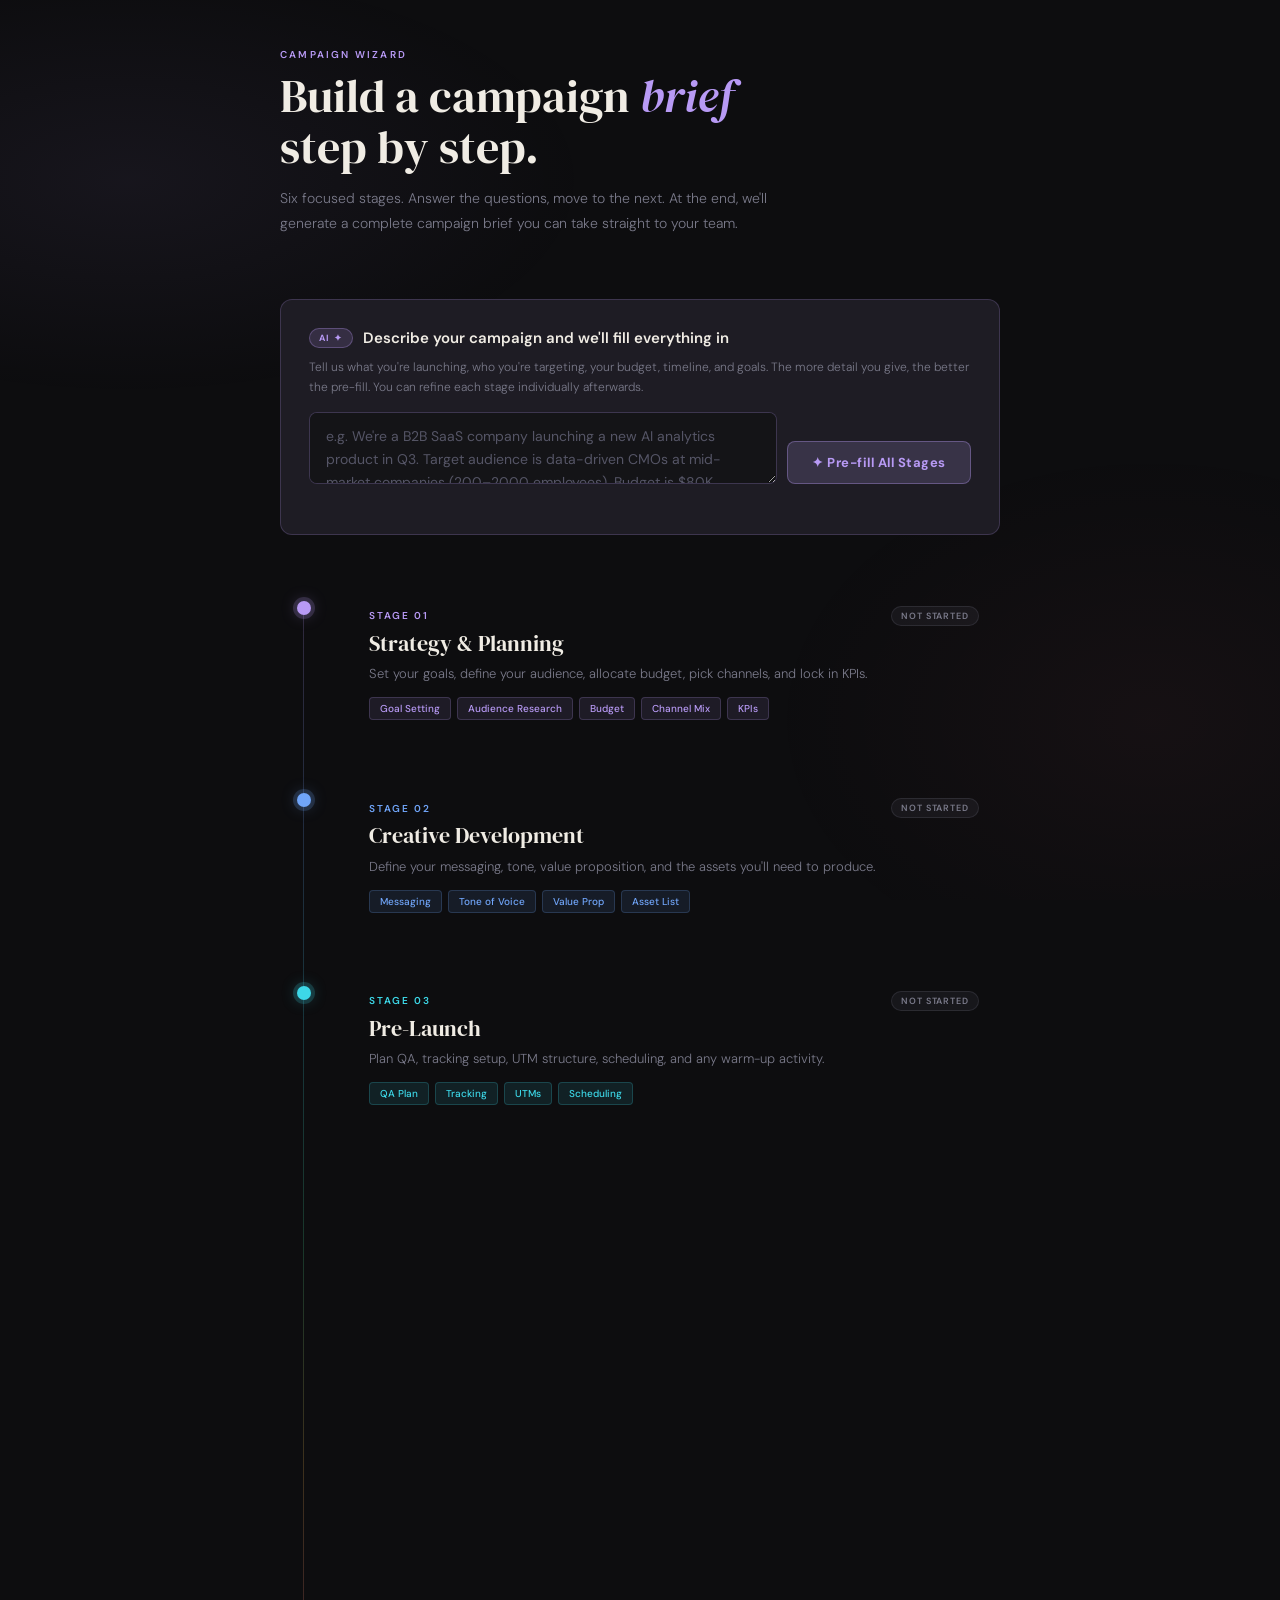
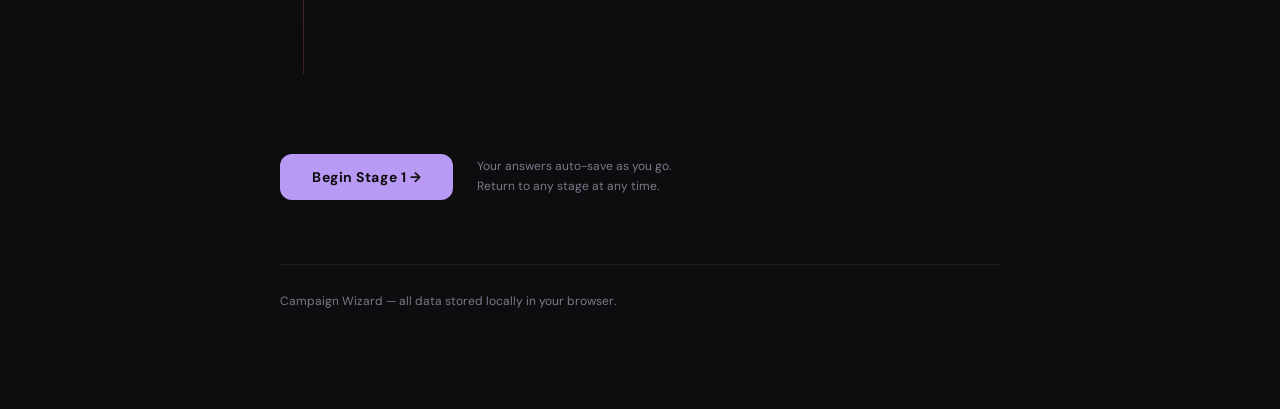
==== index.html @ fa40186c "Initial Push" ====
<!DOCTYPE html>
<html lang="en">
<head>
  <meta charset="UTF-8">
  <meta name="viewport" content="width=device-width, initial-scale=1.0">
  <title>Campaign Wizard</title>
  <link rel="stylesheet" href="shared.css">
</head>
<body>
<div class="wrapper">

  <header class="index-header">
    <p class="eyebrow">Campaign Wizard</p>
    <h1>Build a campaign <em>brief</em><br>step by step.</h1>
    <p class="subtitle">Six focused stages. Answer the questions, move to the next. At the end, we'll generate a complete campaign brief you can take straight to your team.</p>
  </header>

  <!-- AI Prefill Panel -->
  <div class="ai-prefill-wrap">
    <div class="ai-prefill-panel" id="ai-prefill-panel">
      <div class="ai-prefill-header">
        <span class="ai-badge">AI ✦</span>
        <span class="ai-prefill-title">Describe your campaign and we'll fill everything in</span>
      </div>
      <p class="ai-prefill-hint">Tell us what you're launching, who you're targeting, your budget, timeline, and goals. The more detail you give, the better the pre-fill. You can refine each stage individually afterwards.</p>
      <div class="ai-input-row">
        <textarea id="ai-campaign-input" placeholder="e.g. We're a B2B SaaS company launching a new AI analytics product in Q3. Target audience is data-driven CMOs at mid-market companies (200–2000 employees). Budget is $80K, mostly media spend. Goal is 300 qualified leads with CPL under $100. Channels: LinkedIn paid, email to our 12K list, and SEO content. Launch July 14th, running 8 weeks."></textarea>
        <button class="btn btn-ai" id="ai-prefill-btn">✦ Pre-fill All Stages</button>
      </div>
      <div class="ai-spinner" id="ai-prefill-spinner">✦ AI is thinking — filling all 6 stages…</div>
      <div class="ai-error" id="ai-prefill-error"></div>
    </div>
  </div>

  <!-- Stage Cards -->
  <div class="stages">

    <a class="stage-card" href="stage1.html" style="--stage-color:var(--c1);">
      <div class="card-left"><div class="card-dot"></div></div>
      <div class="card-body"><div class="card-inner">
        <div class="card-meta">
          <div class="stage-num">Stage 01</div>
          <div class="status-badge" id="s1-badge">Not started</div>
        </div>
        <div class="card-title">Strategy &amp; Planning</div>
        <div class="card-desc">Set your goals, define your audience, allocate budget, pick channels, and lock in KPIs.</div>
        <div class="card-tags">
          <span class="card-tag">Goal Setting</span><span class="card-tag">Audience Research</span>
          <span class="card-tag">Budget</span><span class="card-tag">Channel Mix</span><span class="card-tag">KPIs</span>
        </div>
      </div></div>
    </a>

    <a class="stage-card" href="stage2.html" style="--stage-color:var(--c2);">
      <div class="card-left"><div class="card-dot"></div></div>
      <div class="card-body"><div class="card-inner">
        <div class="card-meta">
          <div class="stage-num">Stage 02</div>
          <div class="status-badge" id="s2-badge">Not started</div>
        </div>
        <div class="card-title">Creative Development</div>
        <div class="card-desc">Define your messaging, tone, value proposition, and the assets you'll need to produce.</div>
        <div class="card-tags">
          <span class="card-tag">Messaging</span><span class="card-tag">Tone of Voice</span>
          <span class="card-tag">Value Prop</span><span class="card-tag">Asset List</span>
        </div>
      </div></div>
    </a>

    <a class="stage-card" href="stage3.html" style="--stage-color:var(--c3);">
      <div class="card-left"><div class="card-dot"></div></div>
      <div class="card-body"><div class="card-inner">
        <div class="card-meta">
          <div class="stage-num">Stage 03</div>
          <div class="status-badge" id="s3-badge">Not started</div>
        </div>
        <div class="card-title">Pre-Launch</div>
        <div class="card-desc">Plan QA, tracking setup, UTM structure, scheduling, and any warm-up activity.</div>
        <div class="card-tags">
          <span class="card-tag">QA Plan</span><span class="card-tag">Tracking</span>
          <span class="card-tag">UTMs</span><span class="card-tag">Scheduling</span>
        </div>
      </div></div>
    </a>

    <a class="stage-card" href="stage4.html" style="--stage-color:var(--c4);">
      <div class="card-left"><div class="card-dot"></div></div>
      <div class="card-body"><div class="card-inner">
        <div class="card-meta">
          <div class="stage-num">Stage 04</div>
          <div class="status-badge" id="s4-badge">Not started</div>
        </div>
        <div class="card-title">Launch &amp; Activation</div>
        <div class="card-desc">Define your launch sequence, channel order, rollout timeline, and early-signal checkpoints.</div>
        <div class="card-tags">
          <span class="card-tag">Launch Date</span><span class="card-tag">Channel Order</span>
          <span class="card-tag">Paid</span><span class="card-tag">Organic</span><span class="card-tag">PR</span>
        </div>
      </div></div>
    </a>

    <a class="stage-card" href="stage5.html" style="--stage-color:var(--c5);">
      <div class="card-left"><div class="card-dot"></div></div>
      <div class="card-body"><div class="card-inner">
        <div class="card-meta">
          <div class="stage-num">Stage 05</div>
          <div class="status-badge" id="s5-badge">Not started</div>
        </div>
        <div class="card-title">Optimization</div>
        <div class="card-desc">Outline your testing plan, budget reallocation rules, and success thresholds for cutting or scaling.</div>
        <div class="card-tags">
          <span class="card-tag">A/B Tests</span><span class="card-tag">Budget Rules</span>
          <span class="card-tag">Thresholds</span><span class="card-tag">Audience Tuning</span>
        </div>
      </div></div>
    </a>

    <a class="stage-card" href="stage6.html" style="--stage-color:var(--c6);">
      <div class="card-left"><div class="card-dot"></div></div>
      <div class="card-body"><div class="card-inner">
        <div class="card-meta">
          <div class="stage-num">Stage 06</div>
          <div class="status-badge" id="s6-badge">Not started</div>
        </div>
        <div class="card-title">Reporting &amp; Iteration</div>
        <div class="card-desc">Set your reporting cadence, define success, and plan how learnings feed forward.</div>
        <div class="card-tags">
          <span class="card-tag">KPI Review</span><span class="card-tag">ROI</span>
          <span class="card-tag">Reporting Cadence</span><span class="card-tag">Next Cycle</span>
        </div>
      </div></div>
    </a>

  </div>

  <div class="start-wrap">
    <a href="stage1.html" class="btn-start" id="main-cta">Begin Stage 1 →</a>
    <p class="start-note" id="start-note">Your answers auto-save as you go.<br>Return to any stage at any time.</p>
  </div>

  <footer>Campaign Wizard &mdash; all data stored locally in your browser.</footer>
</div>
<script src="wizard.js"></script>
<script>
  initIndexCards();
  initIndexAi();
</script>
</body>
</html>
---- shared.css ----
/* ============================================================
   CAMPAIGN WIZARD — SHARED STYLESHEET
   Edit this file to restyle the entire wizard UI.
   All stage pages, the index, and the brief reference this.
   ============================================================ */

@import url('https://fonts.googleapis.com/css2?family=DM+Serif+Display:ital@0;1&family=DM+Sans:wght@300;400;500;600&display=swap');

/* ── Reset ── */
*, *::before, *::after { box-sizing: border-box; margin: 0; padding: 0; }

/* ── Design Tokens ── */
:root {
  --bg:       #0d0d0f;
  --surface:  #141417;
  --surface2: #1c1c21;
  --border:   rgba(255,255,255,0.07);
  --border2:  rgba(255,255,255,0.12);
  --text:     #f0ece4;
  --muted:    #7a7a8a;
  --muted2:   #555566;
  --c1: #b89af5;
  --c2: #70a5f9;
  --c3: #3dd8e8;
  --c4: #4ade95;
  --c5: #fbbf50;
  --c6: #fb7185;
  --stage-color: var(--c1); /* overridden per page via inline :root */

  --radius-sm: 6px;
  --radius:    8px;
  --radius-lg: 12px;

  --font-display: 'DM Serif Display', serif;
  --font-body:    'DM Sans', sans-serif;
}

/* ── Base ── */
body {
  background: var(--bg);
  color: var(--text);
  font-family: var(--font-body);
  min-height: 100vh;
  padding: 48px 32px 100px;
  position: relative;
  overflow-x: hidden;
}

body::before {
  content: '';
  position: fixed;
  inset: 0;
  background:
    radial-gradient(ellipse 60% 40% at 10% 20%, color-mix(in srgb, var(--stage-color) 6%, transparent) 0%, transparent 60%),
    radial-gradient(ellipse 50% 50% at 90% 80%, rgba(251,113,133,0.04) 0%, transparent 60%);
  pointer-events: none;
  transition: background 0.6s ease;
}

.wrapper {
  max-width: 720px;
  margin: 0 auto;
}

/* ============================================================
   PROGRESS NAV
   ============================================================ */
.progress-nav {
  display: flex;
  align-items: flex-start;
  gap: 0;
  margin-bottom: 56px;
  opacity: 0;
  animation: fadeUp 0.5s ease 0.1s forwards;
}

.progress-nav a {
  display: flex;
  flex-direction: column;
  align-items: center;
  gap: 6px;
  text-decoration: none;
  position: relative;
  flex: 1;
}

.progress-nav a:not(:last-child)::after {
  content: '';
  position: absolute;
  top: 9px;
  left: 60%;
  width: 80%;
  height: 1px;
  background: var(--border2);
  z-index: 0;
}

.progress-nav a.completed::after { background: var(--c1); opacity: 0.4; }

.prog-dot {
  width: 20px;
  height: 20px;
  border-radius: 50%;
  border: 2px solid var(--muted2);
  background: var(--bg);
  position: relative;
  z-index: 1;
  transition: all 0.3s ease;
  display: flex;
  align-items: center;
  justify-content: center;
  font-size: 9px;
  font-weight: 700;
  color: var(--muted2);
}

.progress-nav a.completed .prog-dot {
  border-color: var(--c1);
  background: color-mix(in srgb, var(--c1) 15%, transparent);
  color: var(--c1);
}

.progress-nav a.active .prog-dot {
  border-color: var(--stage-color);
  background: color-mix(in srgb, var(--stage-color) 20%, transparent);
  box-shadow: 0 0 12px color-mix(in srgb, var(--stage-color) 40%, transparent);
  color: var(--stage-color);
}

.prog-label {
  font-size: 9px;
  font-weight: 600;
  letter-spacing: 0.1em;
  text-transform: uppercase;
  color: var(--muted2);
  white-space: nowrap;
}

.progress-nav a.active    .prog-label { color: var(--stage-color); }
.progress-nav a.completed .prog-label { color: var(--muted); }

/* ============================================================
   PAGE HEADER
   ============================================================ */
header {
  margin-bottom: 48px;
  opacity: 0;
  animation: fadeUp 0.6s ease 0.2s forwards;
}

.eyebrow {
  font-size: 10px;
  font-weight: 600;
  letter-spacing: 0.22em;
  text-transform: uppercase;
  color: var(--stage-color);
  margin-bottom: 10px;
}

h1 {
  font-family: var(--font-display);
  font-size: clamp(30px, 4vw, 46px);
  line-height: 1.1;
  color: var(--text);
  font-weight: 400;
  margin-bottom: 14px;
}

h1 em {
  font-style: italic;
  color: var(--stage-color);
}

.subtitle {
  font-size: 14px;
  color: var(--muted);
  font-weight: 300;
  max-width: 500px;
  line-height: 1.75;
}

/* ============================================================
   FORM SECTION
   ============================================================ */
.form-section {
  opacity: 0;
  animation: fadeUp 0.6s ease 0.35s forwards;
}

.field-group {
  margin-bottom: 32px;
}

.field-group + .field-group {
  border-top: 1px solid var(--border);
  padding-top: 32px;
}

.field-label {
  display: block;
  font-size: 11px;
  font-weight: 600;
  letter-spacing: 0.14em;
  text-transform: uppercase;
  color: var(--stage-color);
  margin-bottom: 6px;
}

.field-label.sub {
  font-size: 10px;
  color: var(--muted);
  letter-spacing: 0.1em;
  margin-bottom: 8px;
}

.field-hint {
  font-size: 12px;
  color: var(--muted);
  font-weight: 300;
  margin-bottom: 12px;
  line-height: 1.65;
}

/* ── Text inputs, selects, textareas ── */
input[type="text"],
input[type="number"],
input[type="date"],
input[type="url"],
select,
textarea {
  width: 100%;
  background: var(--surface);
  border: 1px solid var(--border2);
  border-radius: var(--radius);
  color: var(--text);
  font-family: var(--font-body);
  font-size: 14px;
  font-weight: 400;
  padding: 12px 16px;
  outline: none;
  transition: border-color 0.2s, box-shadow 0.2s;
  -webkit-appearance: none;
  appearance: none;
}

input::placeholder,
textarea::placeholder {
  color: var(--muted2);
}

input:focus,
select:focus,
textarea:focus {
  border-color: color-mix(in srgb, var(--stage-color) 50%, transparent);
  box-shadow: 0 0 0 3px color-mix(in srgb, var(--stage-color) 10%, transparent);
}

textarea {
  resize: vertical;
  min-height: 96px;
  line-height: 1.65;
}

select {
  background-image: url("data:image/svg+xml,%3Csvg xmlns='http://www.w3.org/2000/svg' width='12' height='8' viewBox='0 0 12 8'%3E%3Cpath d='M1 1l5 5 5-5' stroke='%237a7a8a' stroke-width='1.5' fill='none' stroke-linecap='round'/%3E%3C/svg%3E");
  background-repeat: no-repeat;
  background-position: right 14px center;
  padding-right: 36px;
  cursor: pointer;
}

select option { background: var(--surface2); }

/* ── Two-column grid ── */
.two-col {
  display: grid;
  grid-template-columns: 1fr 1fr;
  gap: 16px;
}

/* ── Pill / Checkbox toggles ── */
.pill-group {
  display: flex;
  flex-wrap: wrap;
  gap: 8px;
}

.pill input[type="checkbox"] { display: none; }

.pill label {
  display: inline-block;
  padding: 7px 14px;
  border-radius: var(--radius-sm);
  font-size: 12px;
  font-weight: 500;
  letter-spacing: 0.03em;
  border: 1px solid var(--border2);
  color: var(--muted);
  cursor: pointer;
  transition: all 0.2s ease;
  user-select: none;
}

.pill label:hover {
  border-color: color-mix(in srgb, var(--stage-color) 35%, transparent);
  color: var(--text);
}

.pill input:checked + label {
  background: color-mix(in srgb, var(--stage-color) 12%, transparent);
  border-color: color-mix(in srgb, var(--stage-color) 40%, transparent);
  color: var(--stage-color);
}

/* ── Range slider ── */
input[type="range"] {
  -webkit-appearance: none;
  appearance: none;
  width: 100%;
  height: 4px;
  border-radius: 2px;
  background: var(--surface2);
  border: none;
  padding: 0;
  box-shadow: none;
  outline: none;
  cursor: pointer;
}

input[type="range"]::-webkit-slider-thumb {
  -webkit-appearance: none;
  width: 20px;
  height: 20px;
  border-radius: 50%;
  background: var(--stage-color);
  box-shadow: 0 0 10px color-mix(in srgb, var(--stage-color) 50%, transparent);
  cursor: pointer;
  transition: transform 0.15s;
}

input[type="range"]::-webkit-slider-thumb:hover { transform: scale(1.15); }

.range-labels {
  display: flex;
  justify-content: space-between;
  font-size: 11px;
  color: var(--muted);
  margin-top: 8px;
}

.range-value {
  text-align: center;
  font-size: 13px;
  font-weight: 600;
  color: var(--stage-color);
  margin-top: 6px;
}

/* ============================================================
   NAVIGATION BUTTONS (bottom of each stage)
   ============================================================ */
.nav-buttons {
  display: flex;
  justify-content: space-between;
  align-items: center;
  margin-top: 52px;
  padding-top: 32px;
  border-top: 1px solid var(--border);
  opacity: 0;
  animation: fadeUp 0.5s ease 0.5s forwards;
}

/* ── Button base ── */
.btn {
  display: inline-flex;
  align-items: center;
  gap: 8px;
  padding: 12px 24px;
  border-radius: var(--radius);
  font-family: var(--font-body);
  font-size: 13px;
  font-weight: 600;
  letter-spacing: 0.04em;
  cursor: pointer;
  text-decoration: none;
  border: none;
  transition: all 0.2s ease;
  white-space: nowrap;
}

.btn-ghost {
  background: transparent;
  color: var(--muted);
  border: 1px solid var(--border2);
}
.btn-ghost:hover { color: var(--text); border-color: var(--muted); }

.btn-primary {
  background: var(--stage-color);
  color: #0d0d0f;
  font-weight: 700;
}
.btn-primary:hover {
  opacity: 0.88;
  transform: translateY(-1px);
  box-shadow: 0 6px 20px color-mix(in srgb, var(--stage-color) 30%, transparent);
}

.btn-generate {
  background: linear-gradient(135deg, var(--c1), var(--c6));
  color: #0d0d0f;
  font-weight: 700;
}
.btn-generate:hover {
  opacity: 0.88;
  transform: translateY(-1px);
  box-shadow: 0 8px 24px rgba(184,154,245,0.3);
}

.btn-sm { padding: 8px 16px; font-size: 12px; }

.btn-danger {
  background: color-mix(in srgb, var(--c6) 15%, transparent);
  color: var(--c6);
  border: 1px solid color-mix(in srgb, var(--c6) 25%, transparent);
}
.btn-danger:hover { background: color-mix(in srgb, var(--c6) 22%, transparent); }

.btn-print { background: var(--c1); color: #0d0d0f; font-weight: 700; }
.btn-print:hover { opacity: 0.88; }

/* ── Save indicator ── */
.save-indicator {
  font-size: 11px;
  color: var(--c4);
  opacity: 0;
  transition: opacity 0.3s ease;
  display: flex;
  align-items: center;
  gap: 5px;
  letter-spacing: 0.04em;
}
.save-indicator.show { opacity: 1; }

/* ============================================================
   INDEX PAGE — stage card list
   ============================================================ */
.index-header {
  margin-bottom: 64px;
  opacity: 0;
  animation: fadeUp 0.7s ease 0.1s forwards;
}

.stages {
  display: flex;
  flex-direction: column;
  gap: 0;
  position: relative;
}

.stages::before {
  content: '';
  position: absolute;
  left: 23px;
  top: 28px;
  bottom: 28px;
  width: 1px;
  background: linear-gradient(to bottom, var(--c1), var(--c2), var(--c3), var(--c4), var(--c5), var(--c6));
  opacity: 0.2;
}

.stage-card {
  display: grid;
  grid-template-columns: 48px 1fr;
  gap: 0 20px;
  opacity: 0;
  transform: translateY(18px);
  text-decoration: none;
  color: inherit;
}

.stage-card.visible { animation: fadeUp 0.55s ease forwards; }

.card-left {
  display: flex;
  flex-direction: column;
  align-items: center;
  padding-top: 2px;
}

.card-dot {
  width: 14px;
  height: 14px;
  border-radius: 50%;
  background: var(--stage-color);
  position: relative;
  z-index: 1;
  margin-top: 12px;
  flex-shrink: 0;
  box-shadow:
    0 0 0 4px color-mix(in srgb, var(--stage-color) 18%, transparent),
    0 0 16px color-mix(in srgb, var(--stage-color) 35%, transparent);
}

.card-body { padding: 0 0 40px; }
.stage-card:last-child .card-body { padding-bottom: 0; }

.card-inner {
  padding: 18px 20px;
  border-radius: var(--radius-lg);
  border: 1px solid transparent;
  transition: all 0.25s ease;
}

.stage-card:hover .card-inner {
  background: color-mix(in srgb, var(--stage-color) 5%, transparent);
  border-color: color-mix(in srgb, var(--stage-color) 18%, transparent);
}

.card-meta {
  display: flex;
  align-items: center;
  justify-content: space-between;
  margin-bottom: 4px;
}

.stage-num {
  font-size: 10px;
  font-weight: 600;
  letter-spacing: 0.18em;
  text-transform: uppercase;
  color: var(--stage-color);
}

.status-badge {
  font-size: 9px;
  font-weight: 600;
  letter-spacing: 0.1em;
  text-transform: uppercase;
  padding: 3px 9px;
  border-radius: 99px;
  background: color-mix(in srgb, var(--muted) 10%, transparent);
  color: var(--muted);
  border: 1px solid color-mix(in srgb, var(--muted) 20%, transparent);
}

.status-badge.done {
  background: color-mix(in srgb, var(--c4) 12%, transparent);
  color: var(--c4);
  border-color: color-mix(in srgb, var(--c4) 25%, transparent);
}

.card-title {
  font-family: var(--font-display);
  font-size: 22px;
  font-weight: 400;
  margin-bottom: 7px;
  line-height: 1.2;
  color: var(--text);
}

.card-desc {
  font-size: 13px;
  color: var(--muted);
  line-height: 1.7;
  font-weight: 300;
}

.card-tags {
  display: flex;
  flex-wrap: wrap;
  gap: 6px;
  margin-top: 12px;
}

.card-tag {
  font-size: 10px;
  font-weight: 500;
  padding: 4px 10px;
  border-radius: 4px;
  background: color-mix(in srgb, var(--stage-color) 10%, transparent);
  color: var(--stage-color);
  border: 1px solid color-mix(in srgb, var(--stage-color) 20%, transparent);
}

.start-wrap {
  margin-top: 52px;
  display: flex;
  align-items: center;
  gap: 24px;
  opacity: 0;
  animation: fadeUp 0.6s ease 1s forwards;
}

.btn-start {
  display: inline-flex;
  align-items: center;
  gap: 10px;
  padding: 14px 32px;
  border-radius: var(--radius-lg);
  background: var(--c1);
  color: #0d0d0f;
  font-family: var(--font-body);
  font-size: 14px;
  font-weight: 700;
  letter-spacing: 0.04em;
  text-decoration: none;
  border: none;
  cursor: pointer;
  transition: all 0.2s ease;
}
.btn-start:hover {
  opacity: 0.88;
  transform: translateY(-2px);
  box-shadow: 0 8px 24px rgba(184,154,245,0.3);
}
.btn-start.resume { background: var(--c4); }
.btn-start.resume:hover { box-shadow: 0 8px 24px rgba(74,222,149,0.3); }

.start-note {
  font-size: 12px;
  color: var(--muted);
  line-height: 1.65;
}

/* ============================================================
   BRIEF PAGE
   ============================================================ */
.topbar {
  display: flex;
  align-items: center;
  justify-content: space-between;
  padding: 16px 40px;
  border-bottom: 1px solid var(--border2);
  position: sticky;
  top: 0;
  z-index: 10;
  background: rgba(13,13,15,0.92);
  backdrop-filter: blur(14px);
  -webkit-backdrop-filter: blur(14px);
}

.topbar-left { display: flex; align-items: center; gap: 16px; }

.back-link {
  font-size: 12px;
  color: var(--muted);
  text-decoration: none;
  font-weight: 500;
  display: flex;
  align-items: center;
  gap: 6px;
  transition: color 0.2s;
}
.back-link:hover { color: var(--text); }

.topbar-title {
  font-size: 12px;
  font-weight: 600;
  color: var(--muted);
  letter-spacing: 0.08em;
  text-transform: uppercase;
}

.topbar-actions { display: flex; gap: 10px; }

.brief-wrap {
  max-width: 860px;
  margin: 0 auto;
  padding: 56px 40px 100px;
  opacity: 0;
  animation: fadeUp 0.7s ease 0.1s forwards;
}

.brief-cover {
  margin-bottom: 64px;
  padding-bottom: 48px;
  border-bottom: 1px solid var(--border2);
}

.brief-eyebrow {
  font-size: 10px;
  font-weight: 600;
  letter-spacing: 0.22em;
  text-transform: uppercase;
  color: var(--muted);
  margin-bottom: 12px;
}

.brief-title {
  font-family: var(--font-display);
  font-size: clamp(34px, 5vw, 52px);
  line-height: 1.08;
  font-weight: 400;
  margin-bottom: 8px;
}

.brief-title em { font-style: italic; color: var(--c1); }

.brief-meta {
  display: flex;
  flex-wrap: wrap;
  gap: 24px;
  margin-top: 24px;
}

.brief-meta-item { font-size: 13px; color: var(--muted); }
.brief-meta-item strong { color: var(--text); font-weight: 600; }

.brief-section {
  margin-bottom: 52px;
  padding-bottom: 52px;
  border-bottom: 1px solid var(--border);
  opacity: 0;
  animation: fadeUp 0.5s ease forwards;
}
.brief-section:last-child { border-bottom: none; }

.section-header {
  display: flex;
  align-items: center;
  gap: 14px;
  margin-bottom: 28px;
}

.section-num {
  width: 36px;
  height: 36px;
  border-radius: 50%;
  background: color-mix(in srgb, var(--stage-color) 15%, transparent);
  border: 1px solid color-mix(in srgb, var(--stage-color) 30%, transparent);
  display: flex;
  align-items: center;
  justify-content: center;
  font-size: 12px;
  font-weight: 700;
  color: var(--stage-color);
  flex-shrink: 0;
}

.section-heading {
  font-family: var(--font-display);
  font-size: 24px;
  font-weight: 400;
  color: var(--text);
}

.section-heading em { font-style: italic; color: var(--stage-color); }

.brief-field { margin-bottom: 20px; }
.brief-field:last-child { margin-bottom: 0; }

.field-name {
  font-size: 10px;
  font-weight: 600;
  letter-spacing: 0.15em;
  text-transform: uppercase;
  color: var(--stage-color);
  margin-bottom: 5px;
}

.field-value {
  font-size: 14px;
  color: var(--text);
  line-height: 1.75;
  font-weight: 300;
}

.field-value.empty {
  color: var(--muted);
  font-style: italic;
}

.field-row {
  display: grid;
  grid-template-columns: 1fr 1fr;
  gap: 20px;
  margin-bottom: 20px;
}
.field-row:last-child { margin-bottom: 0; }

.pill-list { display: flex; flex-wrap: wrap; gap: 7px; }

.pill-item {
  font-size: 11px;
  font-weight: 500;
  padding: 4px 12px;
  border-radius: 4px;
  background: color-mix(in srgb, var(--stage-color) 12%, transparent);
  color: var(--stage-color);
  border: 1px solid color-mix(in srgb, var(--stage-color) 22%, transparent);
}

/* ── Empty state ── */
.empty-state {
  text-align: center;
  padding: 100px 40px;
  opacity: 0;
  animation: fadeUp 0.6s ease 0.2s forwards;
}
.empty-icon { font-size: 48px; margin-bottom: 16px; }
.empty-title {
  font-family: var(--font-display);
  font-size: 28px;
  font-weight: 400;
  margin-bottom: 10px;
}
.empty-desc {
  font-size: 14px;
  color: var(--muted);
  line-height: 1.7;
  margin-bottom: 28px;
}

/* ── Reset modal overlay ── */
.reset-overlay {
  display: none;
  position: fixed;
  inset: 0;
  z-index: 100;
  background: rgba(13,13,15,0.88);
  backdrop-filter: blur(10px);
  align-items: center;
  justify-content: center;
}
.reset-overlay.show { display: flex; }

.reset-box {
  background: var(--surface2);
  border: 1px solid var(--border2);
  border-radius: var(--radius-lg);
  padding: 40px;
  max-width: 400px;
  width: 90%;
  text-align: center;
}

.reset-box h3 {
  font-family: var(--font-display);
  font-size: 24px;
  margin-bottom: 10px;
}

.reset-box p {
  font-size: 13px;
  color: var(--muted);
  line-height: 1.65;
  margin-bottom: 28px;
}

.reset-actions { display: flex; gap: 12px; justify-content: center; }

/* ── Footer ── */
footer {
  margin-top: 64px;
  padding-top: 28px;
  border-top: 1px solid var(--border);
  font-size: 12px;
  color: var(--muted);
  opacity: 0;
  animation: fadeUp 0.5s ease 1.2s forwards;
}

/* ============================================================
   ANIMATIONS
   ============================================================ */
@keyframes fadeUp {
  from { opacity: 0; transform: translateY(16px); }
  to   { opacity: 1; transform: translateY(0); }
}

/* ============================================================
   PRINT
   ============================================================ */
@media print {
  .topbar, .reset-overlay { display: none !important; }
  body { background: white; color: #111; padding: 0; }
  body::before { display: none; }
  .brief-wrap { padding: 40px; }
  .brief-title em { color: #6b21a8; }
  .brief-section { border-bottom: 1px solid #e5e7eb; page-break-inside: avoid; }
  .field-name, .section-num { color: #6b21a8; }
  .pill-item { background: #f3e8ff; color: #6b21a8; border-color: #ddd6fe; }
  .brief-cover { border-bottom: 1px solid #e5e7eb; }
}

/* ============================================================
   RESPONSIVE
   ============================================================ */
@media (max-width: 600px) {
  body { padding: 32px 20px 60px; }
  .two-col { grid-template-columns: 1fr; }
  .field-row { grid-template-columns: 1fr; }
  .progress-nav .prog-label { display: none; }
  .topbar { padding: 14px 20px; }
  .brief-wrap { padding: 32px 20px 60px; }
  .start-wrap { flex-direction: column; align-items: flex-start; gap: 16px; }
  .nav-buttons { flex-wrap: wrap; gap: 12px; }
}

/* ============================================================
   AI ASSISTANT — styles appended to shared.css
   ============================================================ */

/* ── Upfront prefill panel (index page) ── */
.ai-prefill-wrap {
  margin-bottom: 52px;
  opacity: 0;
  animation: fadeUp 0.6s ease 0.15s forwards;
}

.ai-prefill-panel {
  background: color-mix(in srgb, var(--c1) 6%, var(--surface));
  border: 1px solid color-mix(in srgb, var(--c1) 20%, transparent);
  border-radius: var(--radius-lg);
  padding: 28px 28px 24px;
  transition: all 0.3s ease;
}

.ai-prefill-panel.prefill-success {
  background: color-mix(in srgb, var(--c4) 8%, var(--surface));
  border-color: color-mix(in srgb, var(--c4) 25%, transparent);
}

.ai-prefill-header {
  display: flex;
  align-items: center;
  gap: 10px;
  margin-bottom: 10px;
}

.ai-badge {
  font-size: 9px;
  font-weight: 700;
  letter-spacing: 0.14em;
  text-transform: uppercase;
  padding: 3px 9px;
  border-radius: 99px;
  background: color-mix(in srgb, var(--c1) 15%, transparent);
  color: var(--c1);
  border: 1px solid color-mix(in srgb, var(--c1) 30%, transparent);
}

.ai-prefill-title {
  font-size: 15px;
  font-weight: 600;
  color: var(--text);
}

.ai-prefill-hint {
  font-size: 12px;
  color: var(--muted);
  line-height: 1.65;
  margin-bottom: 14px;
  font-weight: 300;
}

.ai-input-row {
  display: flex;
  gap: 10px;
  align-items: flex-end;
}

.ai-input-row textarea {
  flex: 1;
  min-height: 72px;
  border-color: color-mix(in srgb, var(--c1) 25%, transparent);
}

.ai-input-row textarea:focus {
  border-color: color-mix(in srgb, var(--c1) 55%, transparent);
  box-shadow: 0 0 0 3px color-mix(in srgb, var(--c1) 12%, transparent);
}

.btn-ai {
  background: color-mix(in srgb, var(--c1) 18%, var(--surface2));
  color: var(--c1);
  border: 1px solid color-mix(in srgb, var(--c1) 35%, transparent);
  font-weight: 700;
  white-space: nowrap;
  flex-shrink: 0;
  align-self: flex-end;
}

.btn-ai:hover {
  background: color-mix(in srgb, var(--c1) 25%, var(--surface2));
  transform: translateY(-1px);
  box-shadow: 0 4px 14px color-mix(in srgb, var(--c1) 25%, transparent);
}

.btn-ai:disabled {
  opacity: 0.5;
  cursor: not-allowed;
  transform: none;
}

.ai-error {
  font-size: 12px;
  color: var(--c6);
  margin-top: 8px;
  min-height: 18px;
}

.ai-spinner {
  display: none;
  font-size: 12px;
  color: var(--muted);
  margin-top: 8px;
  animation: pulse 1.2s ease-in-out infinite;
}

@keyframes pulse {
  0%, 100% { opacity: 0.4; }
  50%       { opacity: 1; }
}

.prefill-success-msg {
  display: flex;
  align-items: center;
  gap: 16px;
  flex-wrap: wrap;
}

.prefill-check {
  font-size: 22px;
  color: var(--c4);
  flex-shrink: 0;
}

.prefill-success-msg strong {
  display: block;
  font-size: 14px;
  font-weight: 600;
  color: var(--text);
  margin-bottom: 2px;
}

.prefill-success-msg p {
  font-size: 12px;
  color: var(--muted);
  font-weight: 300;
}

/* ── Per-stage AI panel ── */
.ai-stage-wrap {
  margin-bottom: 40px;
}

.ai-panel-toggle {
  display: inline-flex;
  align-items: center;
  gap: 7px;
  font-size: 11px;
  font-weight: 600;
  letter-spacing: 0.08em;
  color: var(--stage-color);
  background: color-mix(in srgb, var(--stage-color) 10%, transparent);
  border: 1px solid color-mix(in srgb, var(--stage-color) 25%, transparent);
  border-radius: var(--radius-sm);
  padding: 7px 14px;
  cursor: pointer;
  transition: all 0.2s ease;
}

.ai-panel-toggle:hover {
  background: color-mix(in srgb, var(--stage-color) 16%, transparent);
}

.ai-panel {
  max-height: 0;
  overflow: hidden;
  transition: max-height 0.35s ease, opacity 0.3s ease;
  opacity: 0;
}

.ai-panel.open {
  max-height: 300px;
  opacity: 1;
}

.ai-panel-inner {
  margin-top: 12px;
  background: color-mix(in srgb, var(--stage-color) 5%, var(--surface));
  border: 1px solid color-mix(in srgb, var(--stage-color) 18%, transparent);
  border-radius: var(--radius-lg);
  padding: 20px 22px;
}

.ai-panel-inner p {
  font-size: 12px;
  color: var(--muted);
  font-weight: 300;
  margin-bottom: 12px;
  line-height: 1.6;
}

.ai-panel-inner .ai-input-row textarea {
  min-height: 60px;
  border-color: color-mix(in srgb, var(--stage-color) 22%, transparent);
}

.ai-panel-inner .ai-input-row textarea:focus {
  border-color: color-mix(in srgb, var(--stage-color) 50%, transparent);
  box-shadow: 0 0 0 3px color-mix(in srgb, var(--stage-color) 10%, transparent);
}

.ai-panel-inner .btn-ai {
  background: color-mix(in srgb, var(--stage-color) 15%, var(--surface2));
  color: var(--stage-color);
  border-color: color-mix(in srgb, var(--stage-color) 30%, transparent);
}

.ai-panel-inner .btn-ai:hover {
  background: color-mix(in srgb, var(--stage-color) 22%, var(--surface2));
  box-shadow: 0 4px 14px color-mix(in srgb, var(--stage-color) 20%, transparent);
}

/* Flash animation when AI updates fields */
@keyframes aiFlash {
  0%   { background: color-mix(in srgb, var(--stage-color) 18%, transparent); }
  100% { background: var(--surface); }
}

.ai-updated {
  animation: aiFlash 1.2s ease forwards;
}

/* ── Toast notification ── */
.wizard-toast {
  position: fixed;
  bottom: 28px;
  left: 50%;
  transform: translateX(-50%) translateY(20px);
  background: var(--surface2);
  border: 1px solid var(--border2);
  color: var(--text);
  font-size: 13px;
  font-weight: 500;
  padding: 14px 22px;
  border-radius: var(--radius-lg);
  box-shadow: 0 8px 32px rgba(0,0,0,0.4);
  z-index: 200;
  max-width: 480px;
  text-align: center;
  opacity: 0;
  pointer-events: none;
  transition: all 0.3s ease;
  line-height: 1.5;
}

.wizard-toast.show {
  opacity: 1;
  transform: translateX(-50%) translateY(0);
  pointer-events: auto;
}

/* ── Google Docs button ── */
.btn-gdocs {
  background: color-mix(in srgb, #4285f4 15%, var(--surface2));
  color: #7ab3ff;
  border: 1px solid color-mix(in srgb, #4285f4 30%, transparent);
  font-weight: 700;
}

.btn-gdocs:hover {
  background: color-mix(in srgb, #4285f4 22%, var(--surface2));
  box-shadow: 0 4px 16px rgba(66,133,244,0.25);
}

/* ── Brief export row ── */
.brief-actions {
  display: flex;
  gap: 10px;
  flex-wrap: wrap;
}
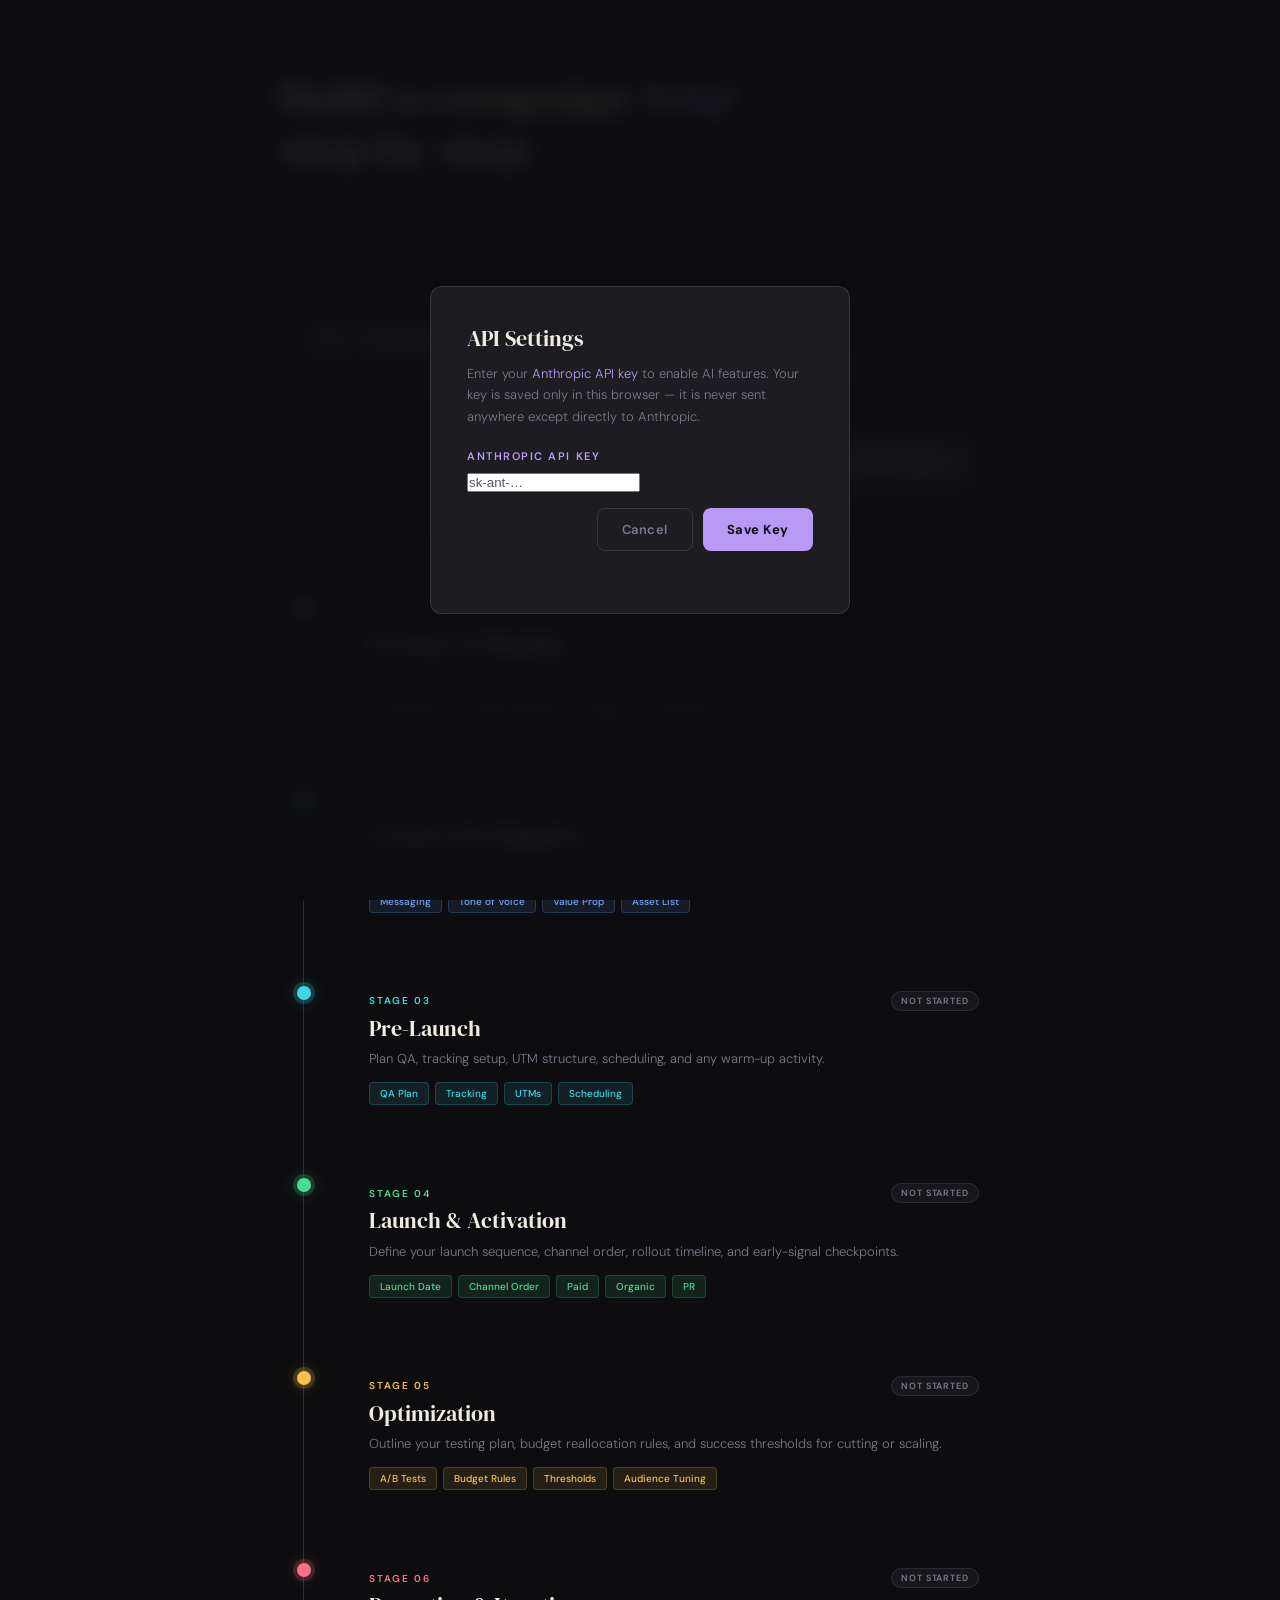
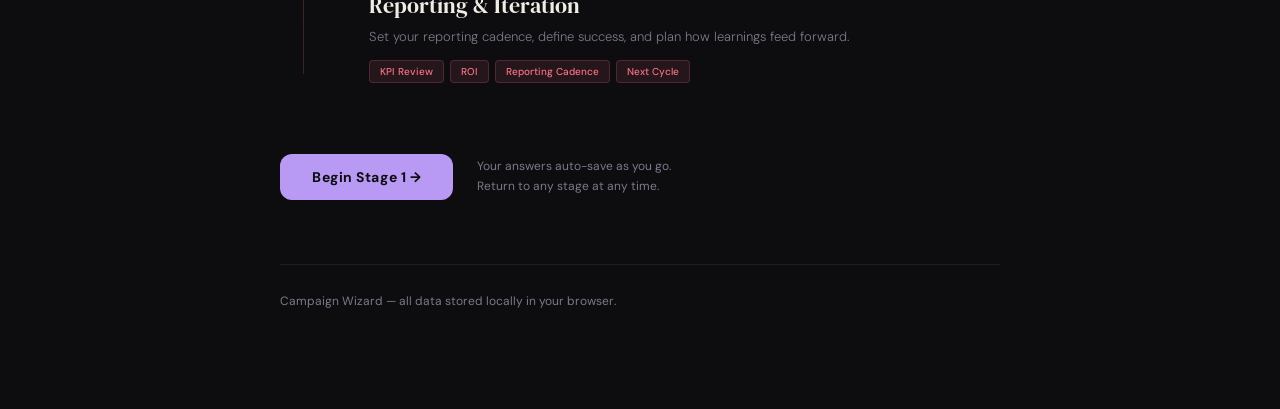
==== commit 5c3fbb41: "JS Cache Busting" ====
--- a/index.html
+++ b/index.html
@@ -140,7 +140,7 @@
 
   <footer>Campaign Wizard &mdash; all data stored locally in your browser.</footer>
 </div>
-<script src="wizard.js"></script>
+<script src="wizard.js?v=2"></script>
 <script>
   initIndexCards();
   initIndexAi();
--- a/shared.css
+++ b/shared.css
@@ -1173,3 +1173,98 @@
   gap: 10px;
   flex-wrap: wrap;
 }
+
+/* ============================================================
+   SETTINGS — gear button + modal (injected on every page)
+   ============================================================ */
+
+.settings-btn {
+  position: fixed;
+  bottom: 24px;
+  right: 24px;
+  width: 38px;
+  height: 38px;
+  border-radius: 50%;
+  background: var(--surface2);
+  border: 1px solid var(--border2);
+  color: var(--muted);
+  font-size: 16px;
+  line-height: 1;
+  cursor: pointer;
+  z-index: 150;
+  display: flex;
+  align-items: center;
+  justify-content: center;
+  transition: all 0.2s ease;
+}
+
+.settings-btn:hover {
+  color: var(--text);
+  border-color: var(--muted);
+}
+
+.settings-btn.key-set {
+  border-color: color-mix(in srgb, var(--c4) 45%, transparent);
+  color: var(--c4);
+}
+
+.settings-overlay {
+  display: none;
+  position: fixed;
+  inset: 0;
+  z-index: 200;
+  background: rgba(13,13,15,0.88);
+  backdrop-filter: blur(10px);
+  -webkit-backdrop-filter: blur(10px);
+  align-items: center;
+  justify-content: center;
+}
+
+.settings-overlay.show { display: flex; }
+
+.settings-box {
+  background: var(--surface2);
+  border: 1px solid var(--border2);
+  border-radius: var(--radius-lg);
+  padding: 36px;
+  max-width: 420px;
+  width: 90%;
+}
+
+.settings-box h3 {
+  font-family: var(--font-display);
+  font-size: 22px;
+  font-weight: 400;
+  margin-bottom: 10px;
+}
+
+.settings-box > p {
+  font-size: 13px;
+  color: var(--muted);
+  line-height: 1.65;
+  margin-bottom: 22px;
+  font-weight: 300;
+}
+
+.settings-box > p a {
+  color: var(--c1);
+  text-decoration: none;
+}
+.settings-box > p a:hover { text-decoration: underline; }
+
+.settings-box .field-label { margin-bottom: 8px; }
+
+.settings-actions {
+  display: flex;
+  gap: 10px;
+  justify-content: flex-end;
+  margin-top: 16px;
+}
+
+.settings-status {
+  font-size: 12px;
+  color: var(--c4);
+  text-align: right;
+  margin-top: 8px;
+  min-height: 18px;
+}
